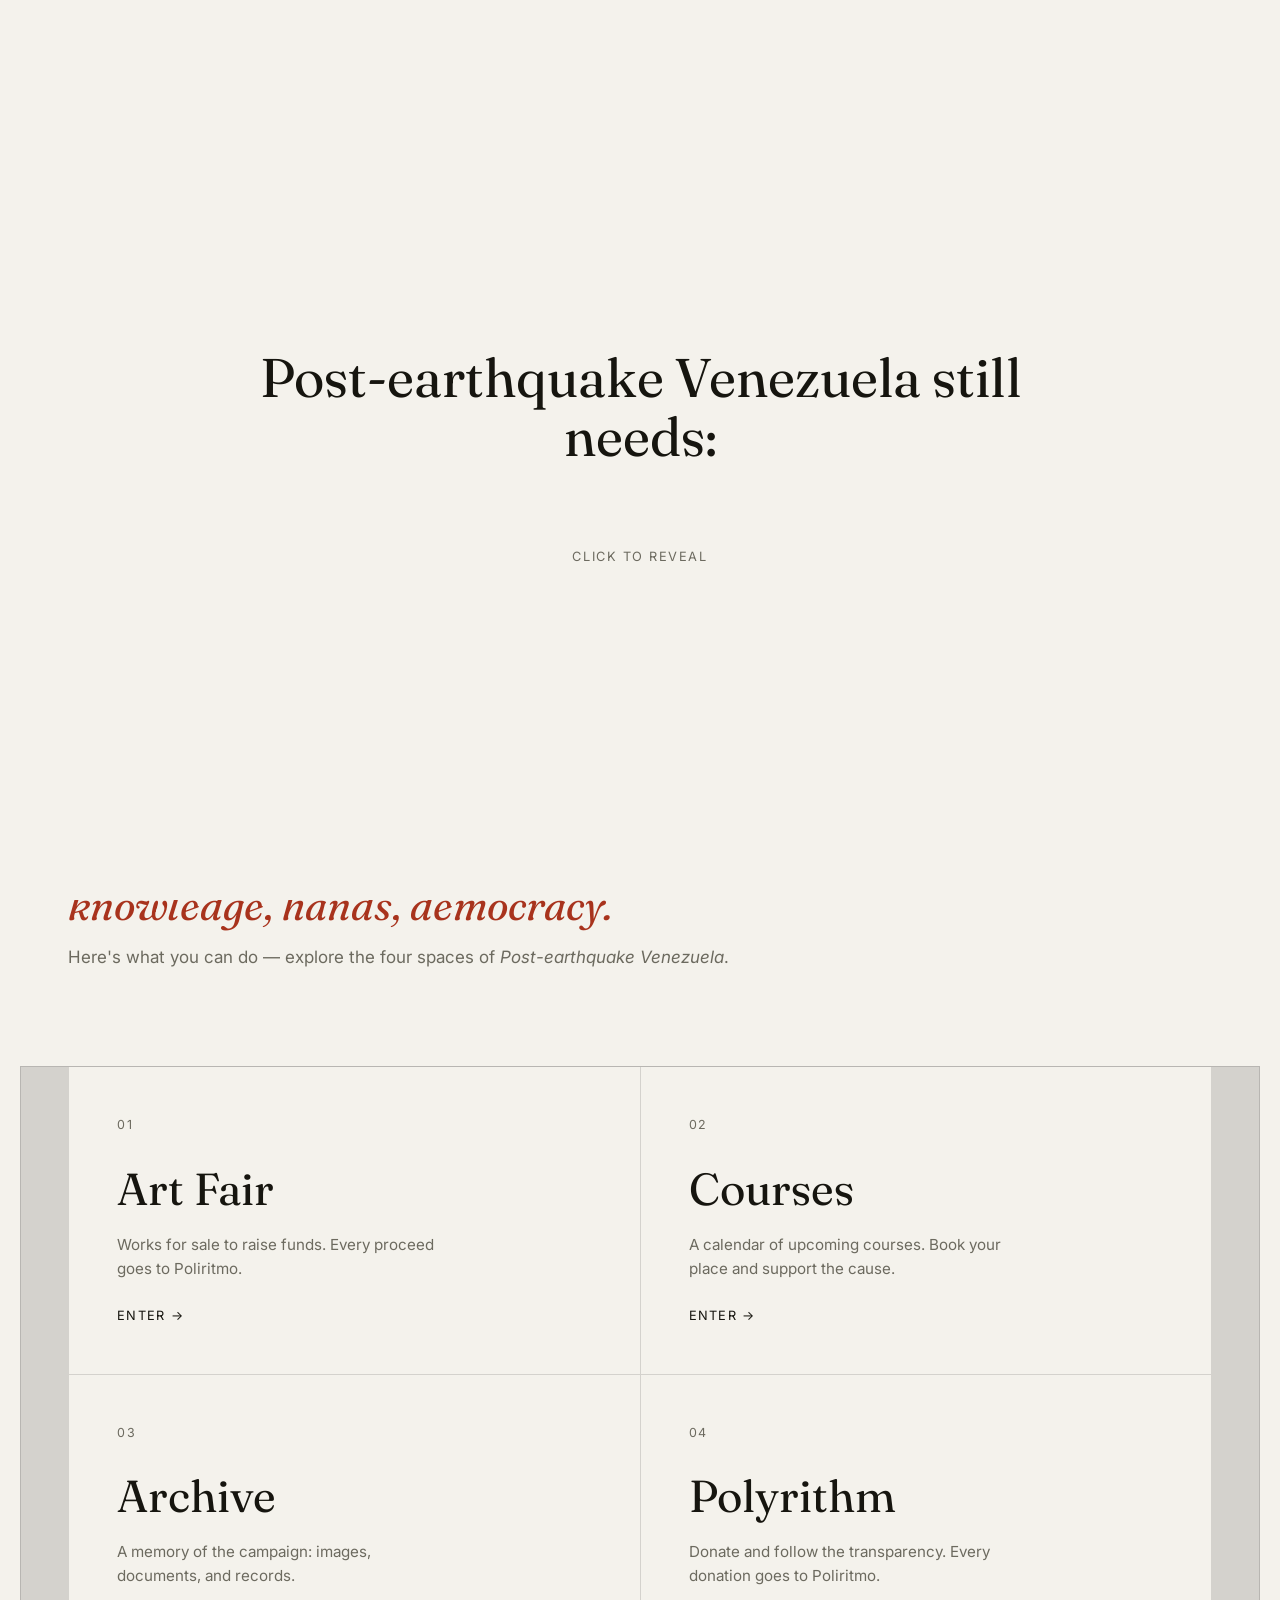
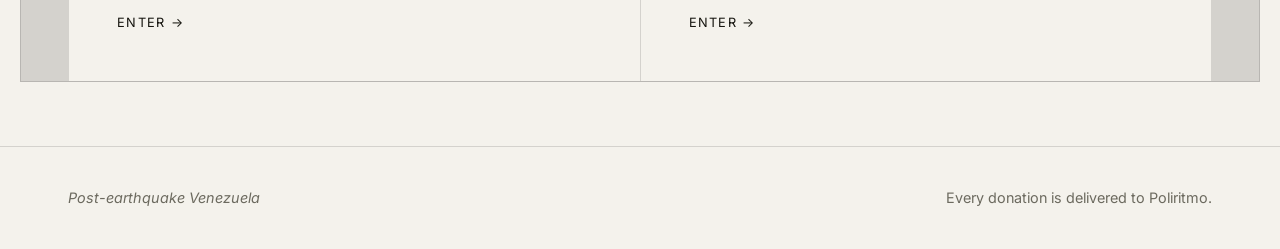
==== index.html @ 51b65f28 "Rename brand: El sonsaque → Post-earthquake Venezuela Co-Authored-By: Claude Opus 4.8 <noreply@anthr" ====
<!DOCTYPE html>
<html lang="en">
<head>
  <meta charset="UTF-8" />
  <meta name="viewport" content="width=device-width, initial-scale=1.0" />
  <title>Post-earthquake Venezuela</title>
  <meta name="description" content="Post-earthquake Venezuela — post-earthquake Venezuela still needs: medicine, supply, knowledge, hands, democracy. Here's what you can do." />
  <link rel="preconnect" href="https://fonts.googleapis.com" />
  <link rel="preconnect" href="https://fonts.gstatic.com" crossorigin />
  <link href="https://fonts.googleapis.com/css2?family=Fraunces:ital,opsz,wght@0,9..144,400;0,9..144,500;1,9..144,400&family=Inter:wght@400;500;600&display=swap" rel="stylesheet" />
  <link rel="stylesheet" href="css/styles.css" />
</head>
<body>
  <!-- ===== INTRO (full screen) ===== -->
  <div class="intro" id="intro" role="dialog" aria-label="Introduction">
    <div class="intro__inner">
      <p class="intro__lead">Post-earthquake Venezuela still needs:</p>
      <p class="intro__subtitle" id="introSubtitle">Medicine, supply, knowledge, hands, democracy.</p>
      <p class="intro__hint" id="introHint">Click to reveal</p>
      <div class="intro__actions">
        <a href="#home" class="btn intro__cta" id="introEnter">Here's what you can do →</a>
        <button class="btn btn--ghost intro__cta" id="introSkip" type="button">Skip</button>
      </div>
    </div>
  </div>

  <!-- ===== HEADER ===== -->
  <header class="site-header">
    <div class="site-header__inner">
      <a href="index.html" class="brand"><em>Post-earthquake Venezuela</em></a>
      <button class="nav-toggle" id="navToggle" aria-label="Menu" aria-expanded="false">Menu</button>
      <nav class="site-nav" id="siteNav">
        <a href="art-fair.html">Art Fair</a>
        <a href="courses.html">Courses</a>
        <a href="archive.html">Archive</a>
        <a href="polyrithm.html">Polyrithm</a>
      </nav>
    </div>
  </header>

  <main id="home">
    <!-- ===== HERO (GIF) ===== -->
    <section class="hero">
      <figure class="hero__figure">
        <img id="heroGif" src="assets/hero.gif" alt="Post-earthquake Venezuela campaign imagery"
             onerror="this.style.display='none';this.nextElementSibling.style.display='block';" />
        <span class="hero__placeholder" style="display:none">Image pending — generated from the Google Drive spreadsheet</span>
      </figure>
    </section>

    <p class="hero__needs">
      Post-earthquake Venezuela still needs
      <span class="accent">medicine, supply, knowledge, hands, democracy.</span>
    </p>
    <p class="hero__sub">Here's what you can do — explore the four spaces of <em>Post-earthquake Venezuela</em>.</p>

    <!-- ===== 4 SECTIONS ===== -->
    <nav class="index-grid" aria-label="Sections">
      <a class="tile" href="art-fair.html">
        <span class="tile__num">01</span>
        <span>
          <span class="tile__title display">Art Fair</span>
          <span class="tile__desc">Works for sale to raise funds. Every proceed goes to Poliritmo.</span>
        </span>
        <span class="tile__go">Enter →</span>
      </a>
      <a class="tile" href="courses.html">
        <span class="tile__num">02</span>
        <span>
          <span class="tile__title display">Courses</span>
          <span class="tile__desc">A calendar of upcoming courses. Book your place and support the cause.</span>
        </span>
        <span class="tile__go">Enter →</span>
      </a>
      <a class="tile" href="archive.html">
        <span class="tile__num">03</span>
        <span>
          <span class="tile__title display">Archive</span>
          <span class="tile__desc">A memory of the campaign: images, documents, and records.</span>
        </span>
        <span class="tile__go">Enter →</span>
      </a>
      <a class="tile" href="polyrithm.html">
        <span class="tile__num">04</span>
        <span>
          <span class="tile__title display">Polyrithm</span>
          <span class="tile__desc">Donate and follow the transparency. Every donation goes to Poliritmo.</span>
        </span>
        <span class="tile__go">Enter →</span>
      </a>
    </nav>
  </main>

  <footer class="site-footer">
    <div class="site-footer__inner">
      <span><em>Post-earthquake Venezuela</em></span>
      <span>Every donation is delivered to Poliritmo.</span>
    </div>
  </footer>

  <script src="js/main.js"></script>
</body>
</html>
---- css/styles.css ----
/* ============================================================
   Post-earthquake Venezuela — stylesheet (gallery / editorial, light)
   Aesthetic reference: tremainecollection.org
   ============================================================ */
:root {
  --paper: #f4f2ec;      /* warm bone */
  --paper-2: #ffffff;
  --ink: #16150f;        /* near black */
  --muted: #6c6a5f;
  --line: rgba(20,19,15,.14);
  --line-soft: rgba(20,19,15,.08);
  --accent: #a8331d;     /* terracotta, used sparingly */
  --wrap: 1240px;
  --gutter: clamp(1.25rem, 4vw, 3rem);
  --font: "Inter", system-ui, -apple-system, "Segoe UI", Roboto, sans-serif;
  --display: "Fraunces", Georgia, serif;
}

* { box-sizing: border-box; }
html { -webkit-text-size-adjust: 100%; }
body {
  margin: 0;
  font-family: var(--font);
  background: var(--paper);
  color: var(--ink);
  line-height: 1.55;
  font-size: 17px;
  -webkit-font-smoothing: antialiased;
}
img { max-width: 100%; display: block; }
a { color: inherit; text-decoration: none; }
::selection { background: var(--accent); color: #fff; }

h1, h2, h3 { font-weight: 500; line-height: 1.05; margin: 0; letter-spacing: -.01em; }
.display { font-family: var(--display); font-weight: 400; }

/* ===== Header / Nav ===== */
.site-header {
  position: sticky; top: 0; z-index: 40;
  background: color-mix(in srgb, var(--paper) 88%, transparent);
  backdrop-filter: blur(8px);
  border-bottom: 1px solid var(--line-soft);
}
.site-header__inner {
  max-width: var(--wrap); margin: 0 auto; padding: 1.1rem var(--gutter);
  display: flex; align-items: baseline; justify-content: space-between; gap: 1rem;
}
.brand { font-family: var(--display); font-size: 1.35rem; letter-spacing: -.02em; }
.brand em { font-style: italic; }
.site-nav { display: flex; gap: 1.8rem; }
.site-nav a { color: var(--muted); font-size: .82rem; letter-spacing: .08em; text-transform: uppercase; transition: color .18s; }
.site-nav a:hover, .site-nav a[aria-current="page"] { color: var(--ink); }
.site-nav a[aria-current="page"] { text-decoration: underline; text-underline-offset: 5px; }
.nav-toggle { display: none; background: none; border: 0; font-size: .8rem; letter-spacing: .1em; text-transform: uppercase; cursor: pointer; color: var(--ink); }

/* ===== Intro overlay ===== */
.intro {
  position: fixed; inset: 0; z-index: 100;
  background: var(--paper);
  display: grid; place-items: center; text-align: center;
  padding: var(--gutter);
  cursor: pointer;
  transition: opacity .6s ease, visibility .6s ease;
}
.intro.is-hidden { opacity: 0; visibility: hidden; pointer-events: none; }
.intro__inner { max-width: 900px; }
.intro__brand { font-family: var(--display); font-size: 1.1rem; color: var(--muted); margin-bottom: 2.5rem; }
.intro__lead { font-family: var(--display); font-size: clamp(1.8rem, 5vw, 3.4rem); line-height: 1.08; }
.intro__hint { margin-top: 1.6rem; font-size: .8rem; letter-spacing: .12em; text-transform: uppercase; color: var(--muted); transition: opacity .3s; }
.intro__subtitle {
  font-family: var(--display); font-style: italic;
  font-size: clamp(1.4rem, 4vw, 2.4rem); color: var(--accent);
  max-height: 0; opacity: 0; overflow: hidden;
  transition: max-height .6s ease, opacity .6s ease, margin .6s ease;
  margin: 0;
}
.intro.is-revealed .intro__subtitle { max-height: 240px; opacity: 1; margin: 1.8rem 0 0; }
.intro.is-revealed .intro__hint { opacity: 0; }
.intro__actions { display: flex; gap: 1rem; justify-content: center; margin-top: 2.4rem; opacity: 0; max-height: 0; overflow: hidden; transition: opacity .5s ease .1s, max-height .5s ease; }
.intro.is-revealed .intro__actions { opacity: 1; max-height: 120px; }
.intro__cta { font-size: .95rem; }

/* ===== Buttons / links ===== */
.btn {
  display: inline-block; cursor: pointer; border: 1px solid var(--ink);
  background: var(--ink); color: var(--paper);
  font: 500 .9rem/1 var(--font); letter-spacing: .04em;
  padding: .85rem 1.6rem; border-radius: 2px;
  transition: background .18s, color .18s;
}
.btn:hover { background: transparent; color: var(--ink); }
.btn--ghost { background: transparent; color: var(--ink); }
.btn--ghost:hover { background: var(--ink); color: var(--paper); }
.link-underline { border-bottom: 1px solid currentColor; padding-bottom: 1px; }

/* ===== Home hero (GIF) ===== */
.hero {
  max-width: var(--wrap); margin: 0 auto; padding: clamp(2.5rem, 6vw, 5rem) var(--gutter) 2rem;
}
.hero__figure {
  aspect-ratio: 16 / 9; background: #e7e4db; border: 1px solid var(--line-soft);
  overflow: hidden; position: relative; display: grid; place-items: center;
}
.hero__figure img { width: 100%; height: 100%; object-fit: cover; }
.hero__placeholder { color: var(--muted); font-size: .85rem; letter-spacing: .1em; text-transform: uppercase; }
.hero__needs {
  max-width: var(--wrap); margin: 0 auto; padding: 1.5rem var(--gutter) 0;
  font-family: var(--display); font-size: clamp(1.5rem, 4vw, 2.6rem); line-height: 1.12;
}
.hero__needs .accent { color: var(--accent); font-style: italic; }
.hero__sub { max-width: var(--wrap); margin: 1rem auto 0; padding: 0 var(--gutter); color: var(--muted); }

/* ===== Section index (home tiles) ===== */
.index-grid {
  max-width: var(--wrap); margin: clamp(3rem, 8vw, 6rem) auto 0; padding: 0 var(--gutter);
  display: grid; grid-template-columns: repeat(2, 1fr); gap: 1px; background: var(--line);
  border: 1px solid var(--line);
}
.tile {
  background: var(--paper); padding: clamp(1.8rem, 4vw, 3rem);
  min-height: 220px; display: flex; flex-direction: column; justify-content: space-between;
  transition: background .2s;
}
.tile:hover { background: var(--paper-2); }
.tile__num { display: block; font-size: .78rem; letter-spacing: .14em; color: var(--muted); }
.tile__title { display: block; font-family: var(--display); font-size: clamp(1.8rem, 4vw, 2.8rem); margin-top: 1.2rem; }
.tile__desc { display: block; color: var(--muted); margin-top: .6rem; font-size: .95rem; max-width: 34ch; }
.tile__go { display: block; margin-top: 1.6rem; font-size: .8rem; letter-spacing: .1em; text-transform: uppercase; }

/* ===== Page template ===== */
main { min-height: 60vh; }
.page-head { max-width: var(--wrap); margin: 0 auto; padding: clamp(3rem, 8vw, 6rem) var(--gutter) 2rem; }
.page-head .eyebrow { font-size: .8rem; letter-spacing: .14em; text-transform: uppercase; color: var(--muted); }
.page-head h1 { font-family: var(--display); font-size: clamp(2.4rem, 7vw, 5rem); margin-top: .6rem; }
.page-head p { color: var(--muted); max-width: 60ch; margin-top: 1.2rem; font-size: 1.05rem; }
.page-body { max-width: var(--wrap); margin: 0 auto; padding: 1rem var(--gutter) 5rem; }

/* ===== Gallery grid (Art Fair / Archive) ===== */
.gallery { display: grid; grid-template-columns: repeat(3, 1fr); gap: clamp(1rem, 2.5vw, 2rem); }
.work { }
.work__img { aspect-ratio: 4 / 5; background: #e7e4db; border: 1px solid var(--line-soft); overflow: hidden; }
.work__img img { width: 100%; height: 100%; object-fit: cover; }
.work__meta { padding-top: .7rem; }
.work__title { font-size: 1rem; }
.work__sub { color: var(--muted); font-size: .88rem; }

/* ===== Courses ===== */
.courses { display: grid; grid-template-columns: repeat(2, 1fr); gap: clamp(1.5rem, 3vw, 2.5rem); }
.course__video { aspect-ratio: 16/9; background: #000; border: 1px solid var(--line-soft); position: relative; }
.course__video iframe { position: absolute; inset: 0; width: 100%; height: 100%; border: 0; }
.course__body { padding-top: .9rem; }
.course__body h3 { font-family: var(--display); font-size: 1.35rem; }
.course__body p { color: var(--muted); margin: .3rem 0 0; }

/* ===== Courses calendar ===== */
.cal-controls { display: flex; justify-content: space-between; align-items: center; gap: 1rem; flex-wrap: wrap; margin-bottom: 1rem; }
.cal-controls p { color: var(--muted); margin: 0; max-width: 46ch; }
.cal-month { margin: 2.6rem 0 .2rem; font-family: var(--display); font-size: 1.15rem; color: var(--muted); border-bottom: 1px solid var(--line); padding-bottom: .5rem; letter-spacing: .02em; }
.cal-item { display: grid; grid-template-columns: 84px 1fr auto; gap: 1.5rem; align-items: center; width: 100%; text-align: left; padding: 1.25rem .4rem; background: none; border: 0; border-bottom: 1px solid var(--line-soft); cursor: pointer; color: inherit; font: inherit; transition: background .15s, padding .15s; }
.cal-item:hover { background: rgba(20,19,15,.03); padding-left: .8rem; }
.cal-item__date { font-family: var(--display); line-height: 1; text-align: center; }
.cal-item__day { display: block; font-size: 1.9rem; }
.cal-item__mon { display: block; font-size: .72rem; text-transform: uppercase; letter-spacing: .12em; color: var(--muted); margin-top: .2rem; }
.cal-item__name { display: block; font-family: var(--display); font-size: 1.4rem; }
.cal-item__topic { display: block; color: var(--muted); font-size: .95rem; margin-top: .1rem; }
.cal-item__go { color: var(--muted); font-size: .75rem; text-transform: uppercase; letter-spacing: .1em; white-space: nowrap; }

/* ===== Modal ===== */
.modal { position: fixed; inset: 0; z-index: 120; display: none; place-items: center; padding: var(--gutter); background: rgba(20,19,15,.55); }
.modal.is-open { display: grid; }
.modal__box { position: relative; background: var(--paper); max-width: 520px; width: 100%; padding: 2.6rem; border: 1px solid var(--line); box-shadow: 0 30px 80px rgba(0,0,0,.25); }
.modal__close { position: absolute; top: .8rem; right: 1.1rem; background: none; border: 0; font-size: 1.6rem; line-height: 1; cursor: pointer; color: var(--muted); }
.modal__close:hover { color: var(--ink); }
.modal__date { color: var(--muted); letter-spacing: .1em; text-transform: uppercase; font-size: .78rem; }
.modal__name { font-family: var(--display); font-size: 2rem; margin: .3rem 0; }
.modal__topic { color: var(--muted); margin: 0 0 1.4rem; }
.modal__donate { border-top: 1px solid var(--line-soft); padding-top: 1.3rem; }
.modal__donate p { color: var(--ink); margin: 0; }
.modal__actions { display: flex; gap: .8rem; margin-top: 1.3rem; flex-wrap: wrap; }

@media (max-width: 640px) {
  .cal-item { grid-template-columns: 64px 1fr; gap: 1rem; }
  .cal-item__go { display: none; }
  .cal-item__day { font-size: 1.6rem; }
}

/* ===== Course sections (calendar + past) ===== */
.course-section { margin-bottom: 4.5rem; }
.section-label { display: flex; justify-content: space-between; align-items: center; gap: 1rem; flex-wrap: wrap; margin-bottom: 1.4rem; }
.section-label h2, .course-section > h2 { font-family: var(--display); font-size: clamp(1.6rem, 4vw, 2.3rem); margin: 0; }
.section-note { color: var(--muted); margin: 0 0 1.6rem; max-width: 60ch; }
.placeholder-panel { border: 1px dashed var(--line); background: rgba(20,19,15,.02); padding: 1.3rem clamp(1rem, 3vw, 2rem) .6rem; }
.placeholder-tag { font-size: .74rem; text-transform: uppercase; letter-spacing: .12em; color: var(--muted); margin: 0 0 .4rem; }

/* ===== Art Fair (from Google Sheet) ===== */
.artfair-note { color: var(--muted); font-size: .9rem; border: 1px dashed var(--line); background: rgba(20,19,15,.02); padding: .8rem 1rem; margin: 0 0 2.2rem; }
.artfair-grid { display: grid; grid-template-columns: repeat(3, 1fr); gap: clamp(1.4rem, 3vw, 2.4rem); }
.art-card__img { position: relative; aspect-ratio: 4 / 5; background: #e7e4db; border: 1px solid var(--line-soft); overflow: hidden; display: grid; place-items: center; }
.art-card__img img { position: absolute; inset: 0; width: 100%; height: 100%; object-fit: cover; }
.art-card__ph { display: none; color: var(--muted); font-size: .74rem; letter-spacing: .08em; text-transform: uppercase; text-align: center; padding: 1rem; }
.art-card__img.is-empty .art-card__ph { display: block; }
.art-card__body { padding-top: .85rem; }
.art-card__name { font-family: var(--display); font-size: 1.25rem; }
.art-card__meta { display: flex; flex-wrap: wrap; align-items: center; gap: .55rem; color: var(--muted); font-size: .88rem; margin-top: .25rem; }
.art-card__meta a { color: var(--ink); border-bottom: 1px solid currentColor; padding-bottom: 1px; }
.badge { font-size: .68rem; letter-spacing: .06em; text-transform: uppercase; border: 1px solid var(--line); padding: .12rem .5rem; border-radius: 999px; color: var(--muted); }
details.art-acc { border-top: 1px solid var(--line-soft); }
details.art-acc:first-of-type { margin-top: .8rem; }
details.art-acc > summary { cursor: pointer; list-style: none; display: flex; justify-content: space-between; align-items: center; padding: .6rem 0; font-size: .78rem; letter-spacing: .07em; text-transform: uppercase; color: var(--muted); }
details.art-acc > summary::-webkit-details-marker { display: none; }
details.art-acc[open] > summary { color: var(--ink); }
.art-acc__sign { display: inline-block; transition: transform .2s; }
details.art-acc[open] .art-acc__sign { transform: rotate(45deg); }
.art-acc__body { padding: 0 0 .8rem; color: var(--muted); font-size: .92rem; line-height: 1.6; }
.art-acc__body a { color: var(--ink); border-bottom: 1px solid currentColor; }
@media (max-width: 860px) { .artfair-grid { grid-template-columns: repeat(2, 1fr); } }
@media (max-width: 560px) { .artfair-grid { grid-template-columns: 1fr; } }

/* ===== Polyrithm (donate + transparency) ===== */
.split { display: grid; grid-template-columns: 1fr 1fr; gap: clamp(1.5rem, 3vw, 3rem); }
.card { border: 1px solid var(--line); padding: clamp(1.5rem, 3vw, 2.2rem); background: var(--paper-2); }
.card h3 { font-family: var(--display); font-size: 1.5rem; }
.card > p { color: var(--muted); }
.data-list { list-style: none; padding: 0; margin: 1.2rem 0; display: grid; gap: .5rem; }
.data-list li { display: flex; justify-content: space-between; gap: 1rem; padding: .7rem 0; border-bottom: 1px solid var(--line-soft); }
.data-list span { color: var(--muted); }
.note { font-size: .85rem; color: var(--muted); margin-top: 1rem; }
.note code { background: rgba(0,0,0,.06); padding: .1rem .35rem; border-radius: 3px; }

.progress { border: 1px solid var(--line); padding: 1.8rem; margin: 0 0 2.5rem; background: var(--paper-2); }
.progress__row { display: flex; justify-content: space-between; align-items: baseline; margin-bottom: .8rem; }
.progress__raised { font-family: var(--display); font-size: 2rem; }
.progress__goal { color: var(--muted); }
.progress__bar { height: 10px; background: #e7e4db; border-radius: 999px; overflow: hidden; }
.progress__fill { height: 100%; background: var(--accent); border-radius: 999px; transition: width 1s ease; }
.progress__note { font-size: .82rem; color: var(--muted); margin: .8rem 0 0; }
.table-wrap { border: 1px solid var(--line); overflow-x: auto; }
.ledger { width: 100%; border-collapse: collapse; min-width: 560px; }
.ledger th, .ledger td { padding: .9rem 1.1rem; text-align: left; border-bottom: 1px solid var(--line-soft); font-size: .95rem; }
.ledger thead th { color: var(--muted); font-weight: 500; font-size: .78rem; text-transform: uppercase; letter-spacing: .06em; }
.ledger .num, .ledger td.num { text-align: right; font-variant-numeric: tabular-nums; }
.muted { color: var(--muted); text-align: center; }

/* ===== Footer ===== */
.site-footer { border-top: 1px solid var(--line); margin-top: 4rem; }
.site-footer__inner { max-width: var(--wrap); margin: 0 auto; padding: 2.5rem var(--gutter); display: flex; justify-content: space-between; flex-wrap: wrap; gap: 1rem; color: var(--muted); font-size: .9rem; }

/* ===== Responsive ===== */
@media (max-width: 860px) {
  .gallery { grid-template-columns: repeat(2, 1fr); }
  .courses, .split, .index-grid { grid-template-columns: 1fr; }
}
@media (max-width: 640px) {
  .nav-toggle { display: block; }
  .site-nav { display: none; position: absolute; top: 100%; left: 0; right: 0; flex-direction: column; gap: 0; background: var(--paper); border-bottom: 1px solid var(--line); }
  .site-nav.is-open { display: flex; }
  .site-nav a { padding: 1rem var(--gutter); border-top: 1px solid var(--line-soft); }
  .gallery { grid-template-columns: 1fr 1fr; gap: 1rem; }
}
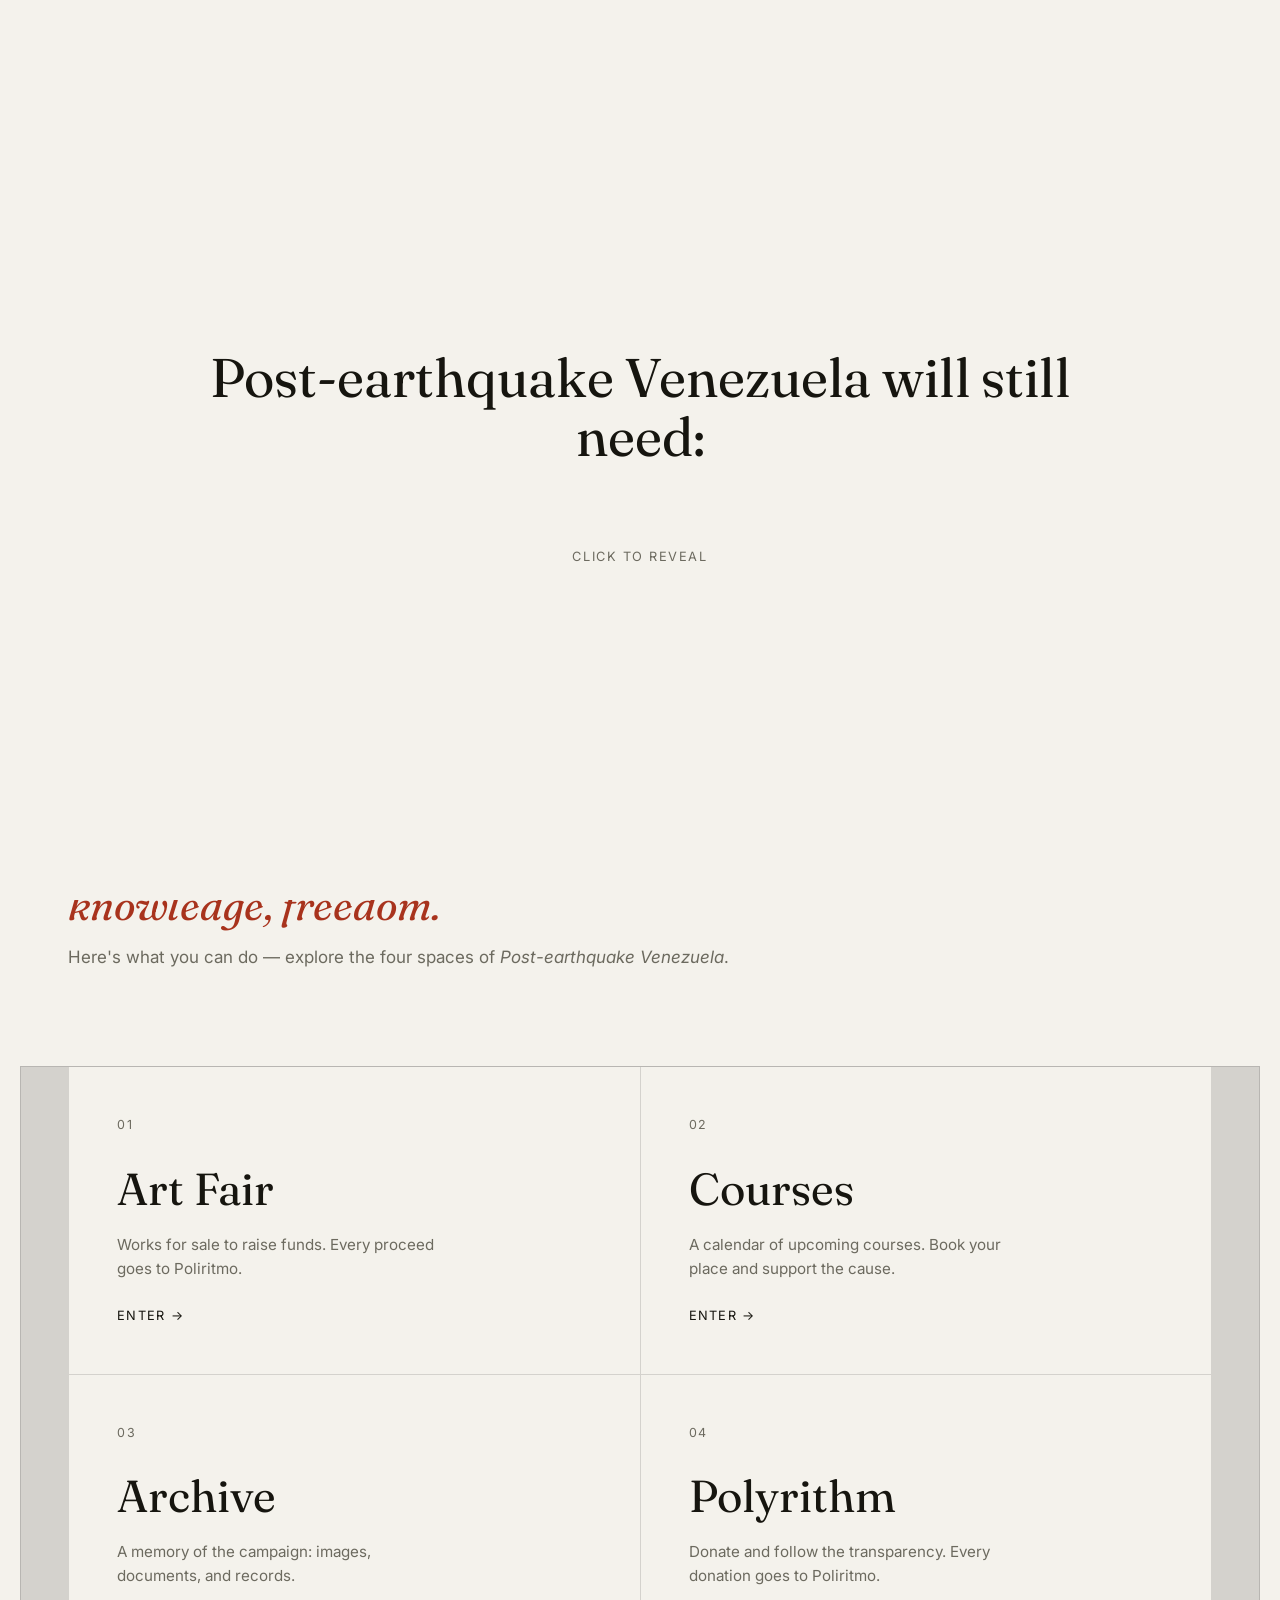
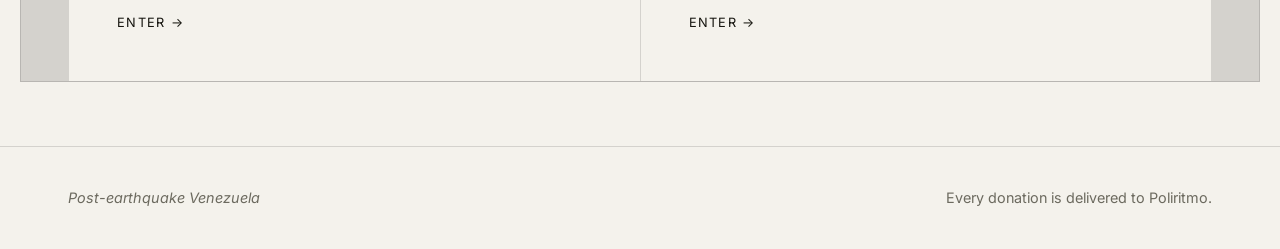
==== commit 3a19f6b3: "Art Fair: group works by artist, clickable detail screen with carousel; hero copy → future tense, th" ====
--- a/index.html
+++ b/index.html
@@ -4,7 +4,7 @@
   <meta charset="UTF-8" />
   <meta name="viewport" content="width=device-width, initial-scale=1.0" />
   <title>Post-earthquake Venezuela</title>
-  <meta name="description" content="Post-earthquake Venezuela — post-earthquake Venezuela still needs: medicine, supply, knowledge, hands, democracy. Here's what you can do." />
+  <meta name="description" content="Post-earthquake Venezuela will still need medicine, knowledge, freedom. Here's what you can do." />
   <link rel="preconnect" href="https://fonts.googleapis.com" />
   <link rel="preconnect" href="https://fonts.gstatic.com" crossorigin />
   <link href="https://fonts.googleapis.com/css2?family=Fraunces:ital,opsz,wght@0,9..144,400;0,9..144,500;1,9..144,400&family=Inter:wght@400;500;600&display=swap" rel="stylesheet" />
@@ -14,8 +14,8 @@
   <!-- ===== INTRO (full screen) ===== -->
   <div class="intro" id="intro" role="dialog" aria-label="Introduction">
     <div class="intro__inner">
-      <p class="intro__lead">Post-earthquake Venezuela still needs:</p>
-      <p class="intro__subtitle" id="introSubtitle">Medicine, supply, knowledge, hands, democracy.</p>
+      <p class="intro__lead">Post-earthquake Venezuela will still need:</p>
+      <p class="intro__subtitle" id="introSubtitle">Medicine, knowledge, freedom.</p>
       <p class="intro__hint" id="introHint">Click to reveal</p>
       <div class="intro__actions">
         <a href="#home" class="btn intro__cta" id="introEnter">Here's what you can do →</a>
@@ -49,8 +49,8 @@
     </section>
 
     <p class="hero__needs">
-      Post-earthquake Venezuela still needs
-      <span class="accent">medicine, supply, knowledge, hands, democracy.</span>
+      Post-earthquake Venezuela will still need
+      <span class="accent">medicine, knowledge, freedom.</span>
     </p>
     <p class="hero__sub">Here's what you can do — explore the four spaces of <em>Post-earthquake Venezuela</em>.</p>
 
--- a/css/styles.css
+++ b/css/styles.css
@@ -216,6 +216,43 @@
 @media (max-width: 860px) { .artfair-grid { grid-template-columns: repeat(2, 1fr); } }
 @media (max-width: 560px) { .artfair-grid { grid-template-columns: 1fr; } }
 
+/* Art card as a clickable button */
+.art-card { display: block; width: 100%; margin: 0; padding: 0; text-align: left; background: none; border: 0; font: inherit; color: inherit; cursor: pointer; }
+.art-card .art-card__img { transition: border-color .18s; }
+.art-card:hover .art-card__img { border-color: var(--ink); }
+.art-card__body { display: block; padding-top: .85rem; }
+.art-card__name { display: block; font-family: var(--display); font-size: 1.25rem; }
+.art-card__meta { display: flex; flex-wrap: wrap; gap: .5rem; align-items: center; color: var(--muted); font-size: .86rem; margin-top: .25rem; }
+.art-card__count { position: absolute; bottom: .55rem; right: .55rem; background: rgba(20,19,15,.78); color: #fff; font-size: .68rem; letter-spacing: .04em; padding: .18rem .55rem; border-radius: 999px; }
+
+/* ===== Artwork detail screen ===== */
+.detail { position: fixed; inset: 0; z-index: 130; display: none; background: rgba(20,19,15,.9); overflow: auto; }
+.detail.is-open { display: block; }
+.detail__box { position: relative; min-height: 100%; max-width: 1120px; margin: 0 auto; background: var(--paper); display: grid; grid-template-columns: 1.35fr 1fr; }
+.detail__close { position: fixed; top: 1rem; right: 1.1rem; z-index: 3; width: 2.5rem; height: 2.5rem; border-radius: 50%; border: 1px solid var(--line); background: var(--paper); font-size: 1.5rem; line-height: 1; cursor: pointer; color: var(--ink); }
+.detail__close:hover { background: var(--ink); color: var(--paper); }
+.detail__media { background: #efece4; display: grid; place-items: center; padding: clamp(1.2rem, 3vw, 2.5rem); min-height: 60vh; }
+.carousel { position: relative; width: 100%; display: grid; place-items: center; }
+.carousel__img { max-width: 100%; max-height: 80vh; object-fit: contain; display: block; }
+.carousel__ph { display: none; place-items: center; color: var(--muted); font-size: .8rem; letter-spacing: .08em; text-transform: uppercase; text-align: center; aspect-ratio: 4/5; width: 70%; background: #e3dfd6; border: 1px solid var(--line-soft); }
+.carousel__nav { position: absolute; top: 50%; transform: translateY(-50%); width: 2.7rem; height: 2.7rem; border-radius: 50%; border: 1px solid var(--line); background: rgba(255,255,255,.85); font-size: 1.4rem; line-height: 1; cursor: pointer; color: var(--ink); }
+.carousel__nav:hover { background: #fff; }
+.carousel__prev { left: .2rem; } .carousel__next { right: .2rem; }
+.carousel__dots { position: absolute; bottom: -1.4rem; left: 0; right: 0; display: flex; gap: .45rem; justify-content: center; }
+.carousel__dots button { width: 8px; height: 8px; padding: 0; border-radius: 50%; border: 0; background: rgba(20,19,15,.25); cursor: pointer; }
+.carousel__dots button[aria-current="true"] { background: var(--ink); }
+.detail__info { padding: clamp(2rem, 4vw, 3.5rem); }
+.detail__name { font-family: var(--display); font-size: clamp(1.9rem, 4vw, 2.8rem); }
+.detail__meta { display: flex; flex-wrap: wrap; gap: .6rem; align-items: center; color: var(--muted); margin: .7rem 0 1.6rem; }
+.detail__meta a { color: var(--ink); border-bottom: 1px solid currentColor; padding-bottom: 1px; }
+.detail__link { margin: .5rem 0; color: var(--muted); font-size: .95rem; }
+.detail__link a { color: var(--ink); border-bottom: 1px solid currentColor; }
+@media (max-width: 800px) {
+  .detail__box { grid-template-columns: 1fr; }
+  .detail__media { min-height: 46vh; }
+  .carousel__img { max-height: 62vh; }
+}
+
 /* ===== Polyrithm (donate + transparency) ===== */
 .split { display: grid; grid-template-columns: 1fr 1fr; gap: clamp(1.5rem, 3vw, 3rem); }
 .card { border: 1px solid var(--line); padding: clamp(1.5rem, 3vw, 2.2rem); background: var(--paper-2); }
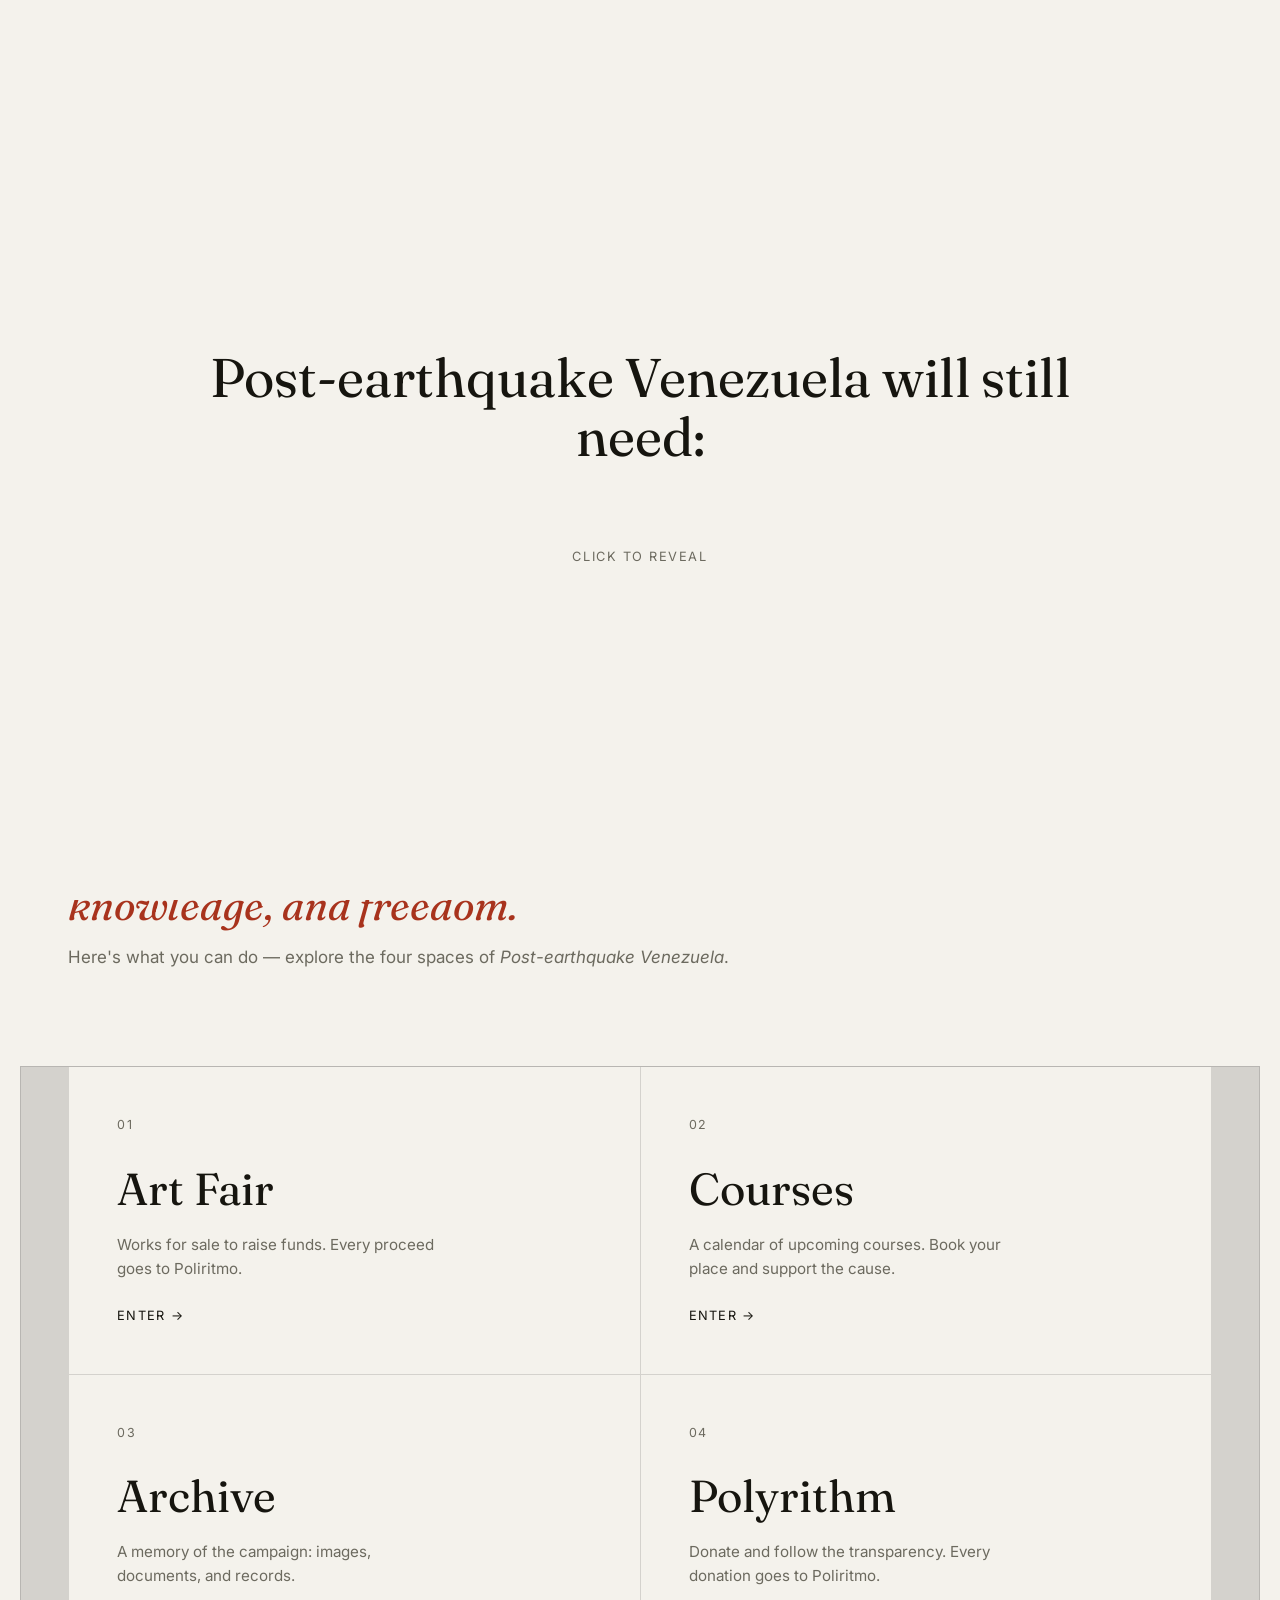
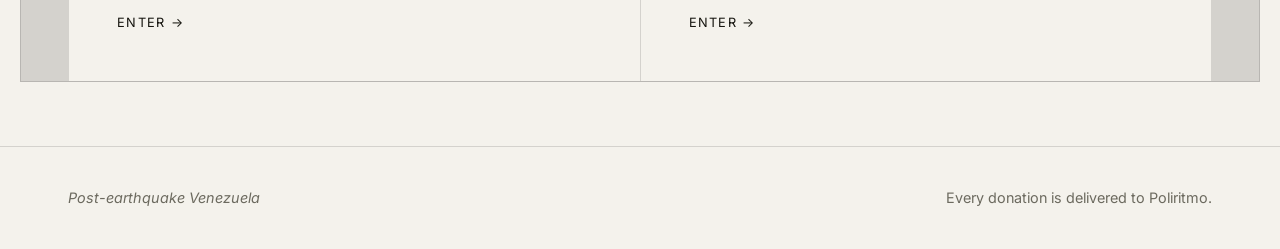
==== commit 99ebb946: "Copy: four needs — medicine, supplies, knowledge, freedom (intro, hero, meta) Co-Authored-By: Claude" ====
--- a/index.html
+++ b/index.html
@@ -4,7 +4,7 @@
   <meta charset="UTF-8" />
   <meta name="viewport" content="width=device-width, initial-scale=1.0" />
   <title>Post-earthquake Venezuela</title>
-  <meta name="description" content="Post-earthquake Venezuela will still need medicine, knowledge, freedom. Here's what you can do." />
+  <meta name="description" content="Post-earthquake Venezuela will still need medicine, supplies, knowledge, and freedom. Here's what you can do." />
   <link rel="preconnect" href="https://fonts.googleapis.com" />
   <link rel="preconnect" href="https://fonts.gstatic.com" crossorigin />
   <link href="https://fonts.googleapis.com/css2?family=Fraunces:ital,opsz,wght@0,9..144,400;0,9..144,500;1,9..144,400&family=Inter:wght@400;500;600&display=swap" rel="stylesheet" />
@@ -15,7 +15,7 @@
   <div class="intro" id="intro" role="dialog" aria-label="Introduction">
     <div class="intro__inner">
       <p class="intro__lead">Post-earthquake Venezuela will still need:</p>
-      <p class="intro__subtitle" id="introSubtitle">Medicine, knowledge, freedom.</p>
+      <p class="intro__subtitle" id="introSubtitle">Medicine, supplies, knowledge, freedom.</p>
       <p class="intro__hint" id="introHint">Click to reveal</p>
       <div class="intro__actions">
         <a href="#home" class="btn intro__cta" id="introEnter">Here's what you can do →</a>
@@ -50,7 +50,7 @@
 
     <p class="hero__needs">
       Post-earthquake Venezuela will still need
-      <span class="accent">medicine, knowledge, freedom.</span>
+      <span class="accent">medicine, supplies, knowledge, and freedom.</span>
     </p>
     <p class="hero__sub">Here's what you can do — explore the four spaces of <em>Post-earthquake Venezuela</em>.</p>
 
--- a/css/styles.css
+++ b/css/styles.css
@@ -245,6 +245,8 @@
 .detail__name { font-family: var(--display); font-size: clamp(1.9rem, 4vw, 2.8rem); }
 .detail__meta { display: flex; flex-wrap: wrap; gap: .6rem; align-items: center; color: var(--muted); margin: .7rem 0 1.6rem; }
 .detail__meta a { color: var(--ink); border-bottom: 1px solid currentColor; padding-bottom: 1px; }
+.detail__bio { color: var(--ink); font-size: 1rem; line-height: 1.7; margin: 0 0 1.4rem; max-width: 52ch; }
+.detail__bio a { color: var(--accent); border-bottom: 1px solid currentColor; white-space: nowrap; }
 .detail__link { margin: .5rem 0; color: var(--muted); font-size: .95rem; }
 .detail__link a { color: var(--ink); border-bottom: 1px solid currentColor; }
 @media (max-width: 800px) {
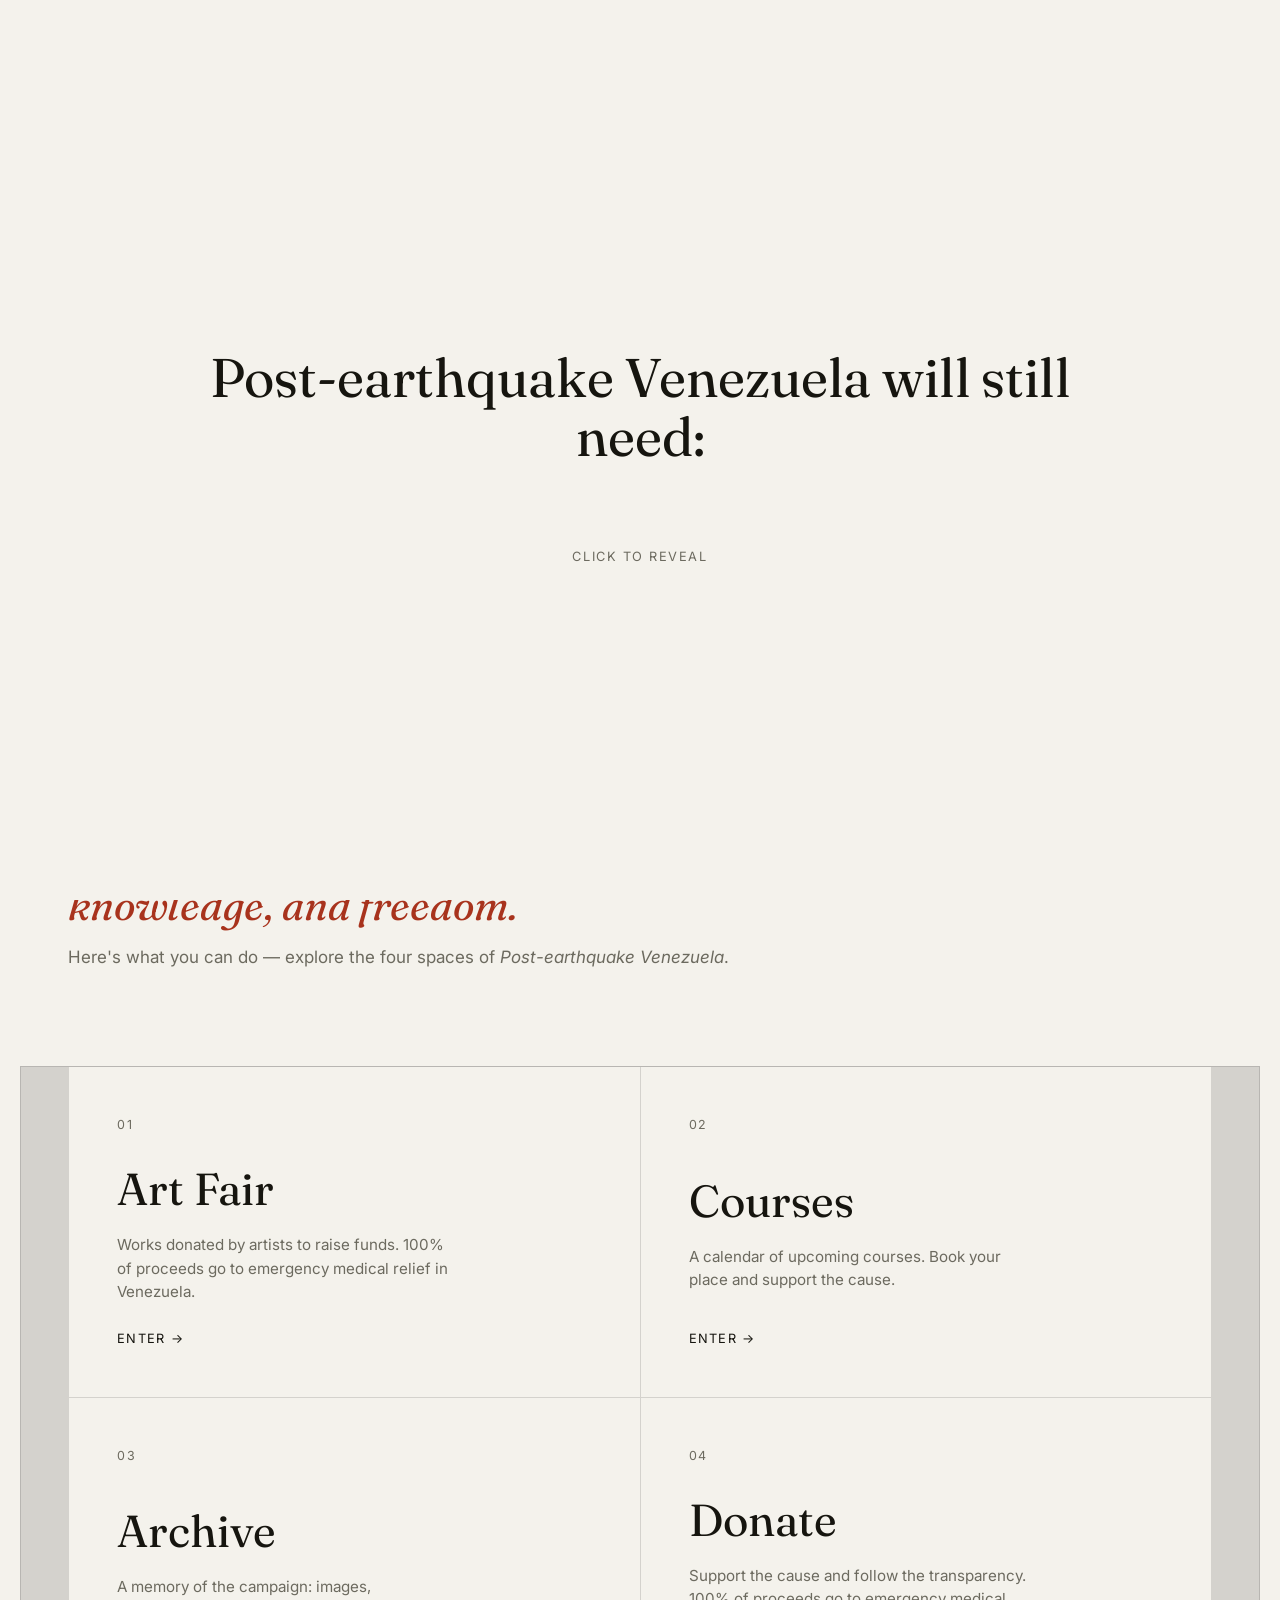
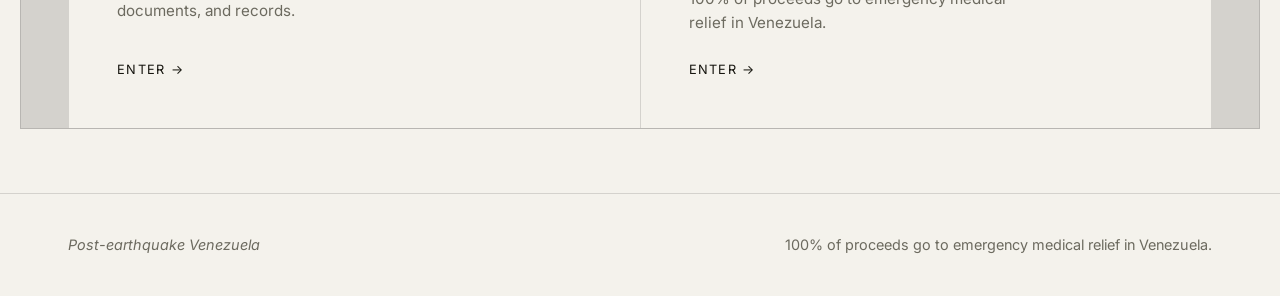
==== commit 0079bc69: "Add About page (Miami Art Fair invitation); rename Polyrithm→Donate; neutralize single-org text to e" ====
--- a/index.html
+++ b/index.html
@@ -33,7 +33,8 @@
         <a href="art-fair.html">Art Fair</a>
         <a href="courses.html">Courses</a>
         <a href="archive.html">Archive</a>
-        <a href="polyrithm.html">Polyrithm</a>
+        <a href="polyrithm.html">Donate</a>
+        <a href="about.html">About</a>
       </nav>
     </div>
   </header>
@@ -60,7 +61,7 @@
         <span class="tile__num">01</span>
         <span>
           <span class="tile__title display">Art Fair</span>
-          <span class="tile__desc">Works for sale to raise funds. Every proceed goes to Poliritmo.</span>
+          <span class="tile__desc">Works donated by artists to raise funds. 100% of proceeds go to emergency medical relief in Venezuela.</span>
         </span>
         <span class="tile__go">Enter →</span>
       </a>
@@ -83,8 +84,8 @@
       <a class="tile" href="polyrithm.html">
         <span class="tile__num">04</span>
         <span>
-          <span class="tile__title display">Polyrithm</span>
-          <span class="tile__desc">Donate and follow the transparency. Every donation goes to Poliritmo.</span>
+          <span class="tile__title display">Donate</span>
+          <span class="tile__desc">Support the cause and follow the transparency. 100% of proceeds go to emergency medical relief in Venezuela.</span>
         </span>
         <span class="tile__go">Enter →</span>
       </a>
@@ -94,7 +95,7 @@
   <footer class="site-footer">
     <div class="site-footer__inner">
       <span><em>Post-earthquake Venezuela</em></span>
-      <span>Every donation is delivered to Poliritmo.</span>
+      <span>100% of proceeds go to emergency medical relief in Venezuela.</span>
     </div>
   </footer>
 
--- a/css/styles.css
+++ b/css/styles.css
@@ -247,7 +247,22 @@
 .detail__meta a { color: var(--ink); border-bottom: 1px solid currentColor; padding-bottom: 1px; }
 .detail__bio { color: var(--ink); font-size: 1rem; line-height: 1.7; margin: 0 0 1.4rem; max-width: 52ch; }
 .detail__bio a { color: var(--accent); border-bottom: 1px solid currentColor; white-space: nowrap; }
-.detail__link { margin: .5rem 0; color: var(--muted); font-size: .95rem; }
+/* ===== About / prose ===== */
+.page-head .lead-strong { font-family: var(--display); font-size: clamp(1.35rem, 3vw, 2rem); line-height: 1.25; color: var(--ink); max-width: 32ch; margin-top: 1.2rem; }
+.prose { max-width: 68ch; }
+.prose h2 { font-family: var(--display); font-size: clamp(1.4rem, 3.5vw, 2rem); margin: 2.6rem 0 .7rem; }
+.prose p { margin: 0 0 1rem; line-height: 1.7; }
+.prose a { color: var(--ink); border-bottom: 1px solid currentColor; padding-bottom: 1px; }
+.about-facts { list-style: none; padding: 0; margin: 1.3rem 0; display: grid; gap: .4rem; }
+.about-facts li { display: flex; flex-wrap: wrap; gap: .2rem 1rem; padding: .8rem 0; border-bottom: 1px solid var(--line-soft); }
+.about-facts span { color: var(--muted); min-width: 92px; font-size: .78rem; text-transform: uppercase; letter-spacing: .07em; padding-top: .15rem; }
+.about-facts strong { font-weight: 500; }
+.prose-close { font-family: var(--display); font-style: italic; font-size: clamp(1.2rem, 2.6vw, 1.55rem); line-height: 1.35; color: var(--accent); margin-top: 2.6rem; }
+
+.detail__bio { color: var(--ink); line-height: 1.65; }
+.detail__bio p { margin: 0 0 .85rem; }
+.detail__bio p:last-child { margin-bottom: 0; }
+.detail__link { margin: .8rem 0 0; color: var(--muted); font-size: .95rem; }
 .detail__link a { color: var(--ink); border-bottom: 1px solid currentColor; }
 @media (max-width: 800px) {
   .detail__box { grid-template-columns: 1fr; }
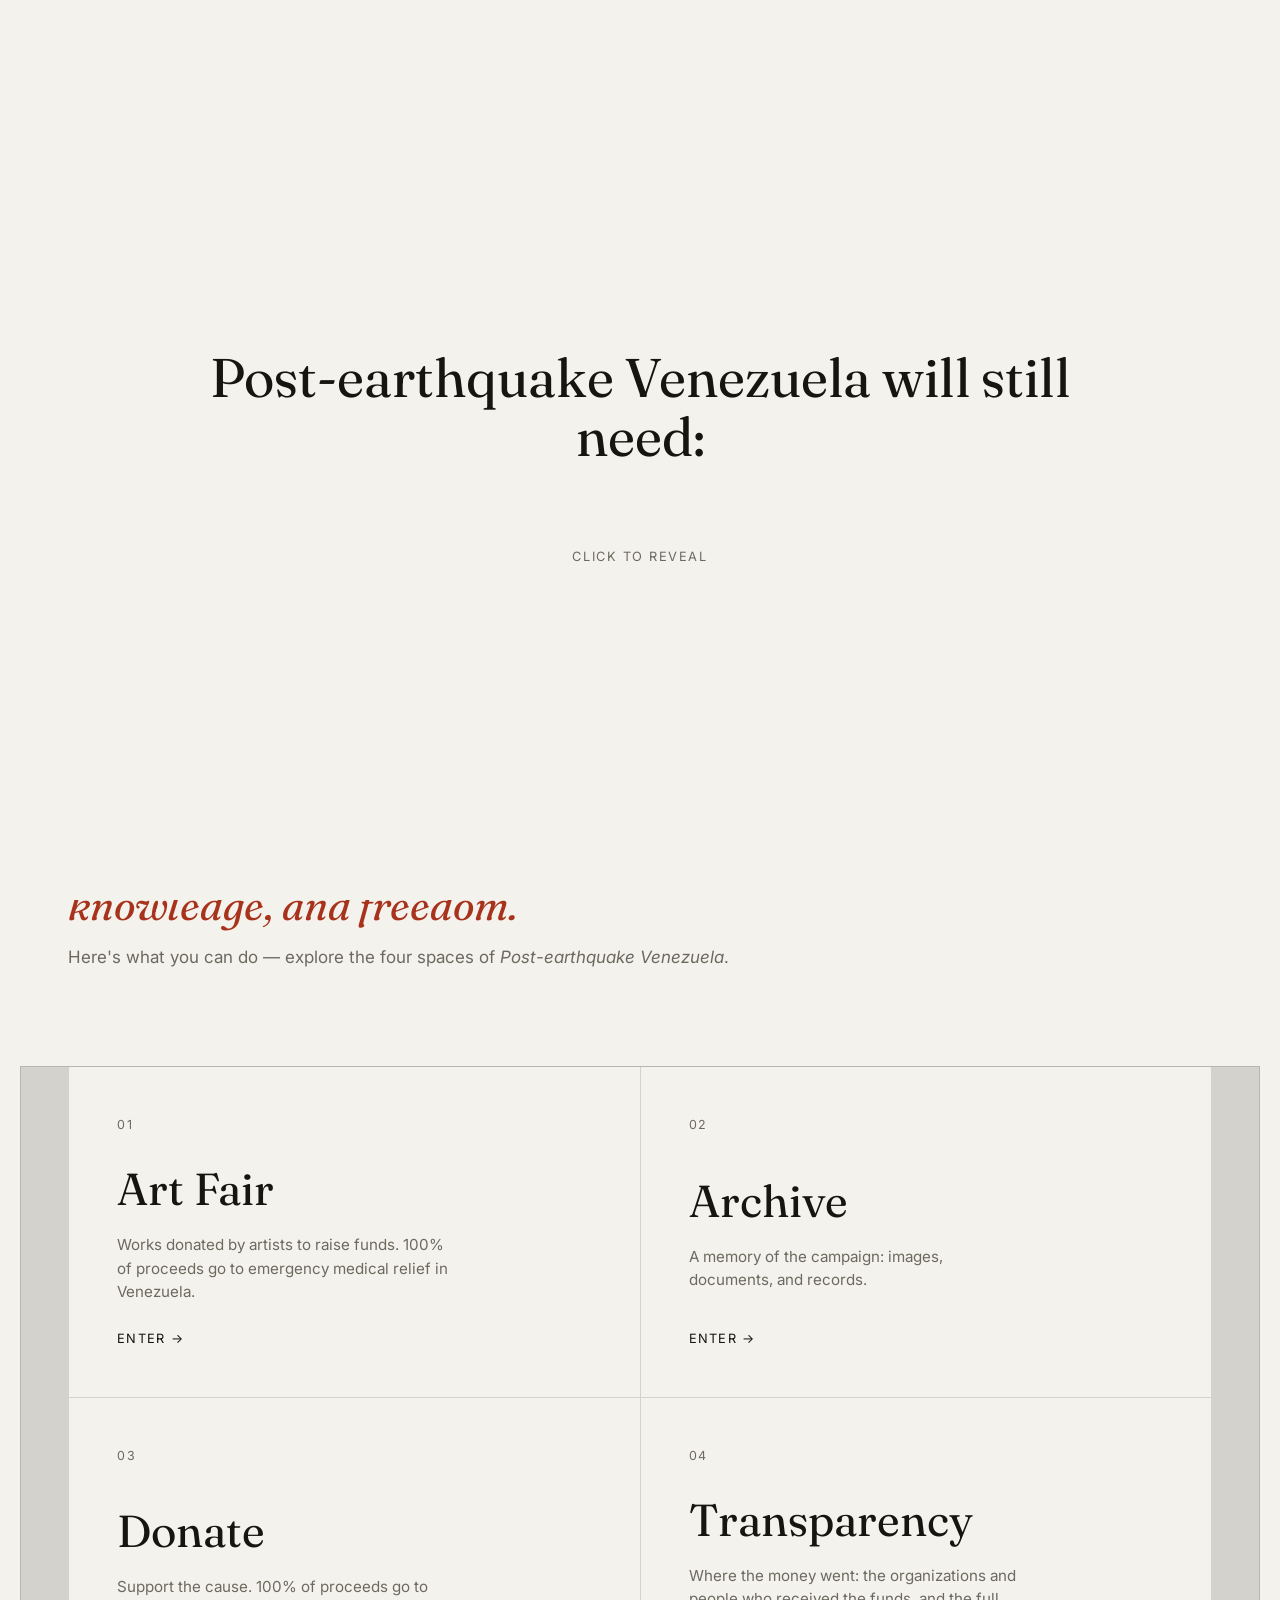
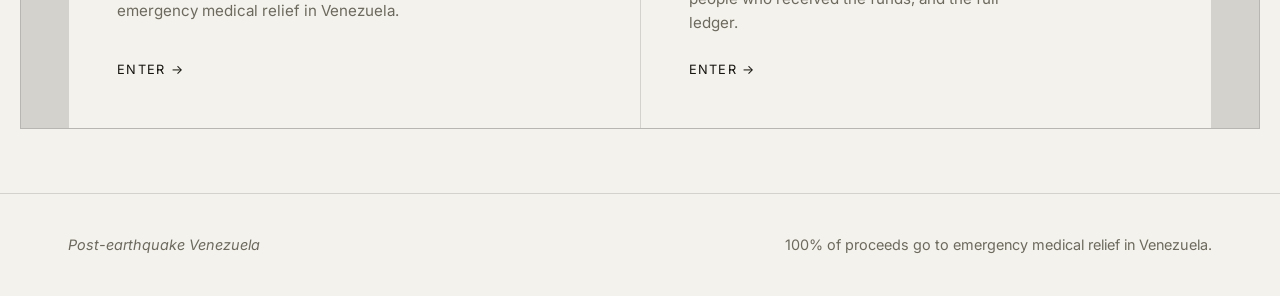
==== commit f5bf5bf2: "Add Transparency page with Houston slideshow; remove Courses - Remove the Courses page, nav links, h" ====
--- a/index.html
+++ b/index.html
@@ -3,7 +3,7 @@
 <head>
   <meta charset="UTF-8" />
   <meta name="viewport" content="width=device-width, initial-scale=1.0" />
-  <title>Post-earthquake Venezuela</title>
+  <title>Artists for Venezuela</title>
   <meta name="description" content="Post-earthquake Venezuela will still need medicine, supplies, knowledge, and freedom. Here's what you can do." />
   <link rel="preconnect" href="https://fonts.googleapis.com" />
   <link rel="preconnect" href="https://fonts.gstatic.com" crossorigin />
@@ -27,13 +27,13 @@
   <!-- ===== HEADER ===== -->
   <header class="site-header">
     <div class="site-header__inner">
-      <a href="index.html" class="brand"><em>Post-earthquake Venezuela</em></a>
+      <a href="index.html" class="brand"><em>Artists for Venezuela</em></a>
       <button class="nav-toggle" id="navToggle" aria-label="Menu" aria-expanded="false">Menu</button>
       <nav class="site-nav" id="siteNav">
         <a href="art-fair.html">Art Fair</a>
-        <a href="courses.html">Courses</a>
         <a href="archive.html">Archive</a>
-        <a href="polyrithm.html">Donate</a>
+        <a href="donate.html">Donate</a>
+        <a href="transparency.html">Transparency</a>
         <a href="about.html">About</a>
       </nav>
     </div>
@@ -65,27 +65,27 @@
         </span>
         <span class="tile__go">Enter →</span>
       </a>
-      <a class="tile" href="courses.html">
+      <a class="tile" href="archive.html">
         <span class="tile__num">02</span>
-        <span>
-          <span class="tile__title display">Courses</span>
-          <span class="tile__desc">A calendar of upcoming courses. Book your place and support the cause.</span>
-        </span>
-        <span class="tile__go">Enter →</span>
-      </a>
-      <a class="tile" href="archive.html">
-        <span class="tile__num">03</span>
         <span>
           <span class="tile__title display">Archive</span>
           <span class="tile__desc">A memory of the campaign: images, documents, and records.</span>
         </span>
         <span class="tile__go">Enter →</span>
       </a>
-      <a class="tile" href="polyrithm.html">
+      <a class="tile" href="donate.html">
+        <span class="tile__num">03</span>
+        <span>
+          <span class="tile__title display">Donate</span>
+          <span class="tile__desc">Support the cause. 100% of proceeds go to emergency medical relief in Venezuela.</span>
+        </span>
+        <span class="tile__go">Enter →</span>
+      </a>
+      <a class="tile" href="transparency.html">
         <span class="tile__num">04</span>
         <span>
-          <span class="tile__title display">Donate</span>
-          <span class="tile__desc">Support the cause and follow the transparency. 100% of proceeds go to emergency medical relief in Venezuela.</span>
+          <span class="tile__title display">Transparency</span>
+          <span class="tile__desc">Where the money went: the organizations and people who received the funds, and the full ledger.</span>
         </span>
         <span class="tile__go">Enter →</span>
       </a>
--- a/css/styles.css
+++ b/css/styles.css
@@ -91,6 +91,8 @@
 .btn:hover { background: transparent; color: var(--ink); }
 .btn--ghost { background: transparent; color: var(--ink); }
 .btn--ghost:hover { background: var(--ink); color: var(--paper); }
+.btn--sold { background: var(--line-soft); color: var(--muted); border-color: var(--line-soft); cursor: default; }
+.btn--sold:hover { background: var(--line-soft); color: var(--muted); }
 .link-underline { border-bottom: 1px solid currentColor; padding-bottom: 1px; }
 
 /* ===== Home hero (GIF) ===== */
@@ -144,56 +146,76 @@
 .work__title { font-size: 1rem; }
 .work__sub { color: var(--muted); font-size: .88rem; }
 
-/* ===== Courses ===== */
-.courses { display: grid; grid-template-columns: repeat(2, 1fr); gap: clamp(1.5rem, 3vw, 2.5rem); }
-.course__video { aspect-ratio: 16/9; background: #000; border: 1px solid var(--line-soft); position: relative; }
-.course__video iframe { position: absolute; inset: 0; width: 100%; height: 100%; border: 0; }
-.course__body { padding-top: .9rem; }
-.course__body h3 { font-family: var(--display); font-size: 1.35rem; }
-.course__body p { color: var(--muted); margin: .3rem 0 0; }
-
-/* ===== Courses calendar ===== */
-.cal-controls { display: flex; justify-content: space-between; align-items: center; gap: 1rem; flex-wrap: wrap; margin-bottom: 1rem; }
-.cal-controls p { color: var(--muted); margin: 0; max-width: 46ch; }
-.cal-month { margin: 2.6rem 0 .2rem; font-family: var(--display); font-size: 1.15rem; color: var(--muted); border-bottom: 1px solid var(--line); padding-bottom: .5rem; letter-spacing: .02em; }
-.cal-item { display: grid; grid-template-columns: 84px 1fr auto; gap: 1.5rem; align-items: center; width: 100%; text-align: left; padding: 1.25rem .4rem; background: none; border: 0; border-bottom: 1px solid var(--line-soft); cursor: pointer; color: inherit; font: inherit; transition: background .15s, padding .15s; }
-.cal-item:hover { background: rgba(20,19,15,.03); padding-left: .8rem; }
-.cal-item__date { font-family: var(--display); line-height: 1; text-align: center; }
-.cal-item__day { display: block; font-size: 1.9rem; }
-.cal-item__mon { display: block; font-size: .72rem; text-transform: uppercase; letter-spacing: .12em; color: var(--muted); margin-top: .2rem; }
-.cal-item__name { display: block; font-family: var(--display); font-size: 1.4rem; }
-.cal-item__topic { display: block; color: var(--muted); font-size: .95rem; margin-top: .1rem; }
-.cal-item__go { color: var(--muted); font-size: .75rem; text-transform: uppercase; letter-spacing: .1em; white-space: nowrap; }
-
-/* ===== Modal ===== */
-.modal { position: fixed; inset: 0; z-index: 120; display: none; place-items: center; padding: var(--gutter); background: rgba(20,19,15,.55); }
-.modal.is-open { display: grid; }
-.modal__box { position: relative; background: var(--paper); max-width: 520px; width: 100%; padding: 2.6rem; border: 1px solid var(--line); box-shadow: 0 30px 80px rgba(0,0,0,.25); }
-.modal__close { position: absolute; top: .8rem; right: 1.1rem; background: none; border: 0; font-size: 1.6rem; line-height: 1; cursor: pointer; color: var(--muted); }
-.modal__close:hover { color: var(--ink); }
-.modal__date { color: var(--muted); letter-spacing: .1em; text-transform: uppercase; font-size: .78rem; }
-.modal__name { font-family: var(--display); font-size: 2rem; margin: .3rem 0; }
-.modal__topic { color: var(--muted); margin: 0 0 1.4rem; }
-.modal__donate { border-top: 1px solid var(--line-soft); padding-top: 1.3rem; }
-.modal__donate p { color: var(--ink); margin: 0; }
-.modal__actions { display: flex; gap: .8rem; margin-top: 1.3rem; flex-wrap: wrap; }
-
-@media (max-width: 640px) {
-  .cal-item { grid-template-columns: 64px 1fr; gap: 1rem; }
-  .cal-item__go { display: none; }
-  .cal-item__day { font-size: 1.6rem; }
-}
-
-/* ===== Course sections (calendar + past) ===== */
-.course-section { margin-bottom: 4.5rem; }
-.section-label { display: flex; justify-content: space-between; align-items: center; gap: 1rem; flex-wrap: wrap; margin-bottom: 1.4rem; }
-.section-label h2, .course-section > h2 { font-family: var(--display); font-size: clamp(1.6rem, 4vw, 2.3rem); margin: 0; }
-.section-note { color: var(--muted); margin: 0 0 1.6rem; max-width: 60ch; }
-.placeholder-panel { border: 1px dashed var(--line); background: rgba(20,19,15,.02); padding: 1.3rem clamp(1rem, 3vw, 2rem) .6rem; }
-.placeholder-tag { font-size: .74rem; text-transform: uppercase; letter-spacing: .12em; color: var(--muted); margin: 0 0 .4rem; }
+/* ===== Art Fair cities ===== */
+.city-section { margin-bottom: clamp(2.5rem, 6vw, 4.5rem); }
+.city-title { font-family: var(--display); font-size: clamp(1.6rem, 4vw, 2.4rem); margin: 0 0 1.4rem; padding-bottom: .6rem; border-bottom: 1px solid var(--line); }
+
+/* City accordion tabs */
+.city-acc { border-top: 1px solid var(--line); }
+.city-acc:last-of-type { border-bottom: 1px solid var(--line); }
+.city-tab { cursor: pointer; list-style: none; display: flex; justify-content: space-between; align-items: center; gap: 1rem; padding: 1.3rem .1rem; font-family: var(--display); font-size: clamp(1.5rem, 4vw, 2.3rem); color: var(--ink); }
+.city-tab::-webkit-details-marker { display: none; }
+.city-tab__sign { font-family: var(--font); font-size: 1.5rem; color: var(--muted); transition: transform .2s; }
+.city-acc[open] .city-tab__sign { transform: rotate(45deg); }
+.city-acc__body { padding: .2rem 0 2.6rem; }
+.city-soon { color: var(--muted); padding: 0 0 1rem; }
+.city-announce { border-top: 1px solid var(--line); padding: 1.4rem .1rem 0; }
+.city-announce + .city-acc { border-top: 0; }
+.event-info { margin: 0 0 1rem; color: var(--ink); max-width: 68ch; line-height: 1.6; }
+.event-info strong { color: var(--accent); font-weight: 500; }
+.event-info a { color: var(--ink); border-bottom: 1px solid currentColor; }
+.open-banner { margin: 0 0 1.5rem; color: var(--muted); }
+.open-banner strong { color: var(--accent); font-weight: 500; }
+.open-banner a { color: var(--ink); border-bottom: 1px solid currentColor; }
+.open-call { border: 1px dashed var(--line); background: rgba(20,19,15,.02); padding: clamp(1.5rem, 4vw, 2.6rem); }
+.open-call__status { font-family: var(--display); font-size: clamp(1.2rem, 3vw, 1.7rem); color: var(--accent); margin: 0 0 .6rem; }
+.open-call__text { color: var(--muted); max-width: 58ch; margin: 0 0 1.5rem; line-height: 1.6; }
+.form-embed { border: 1px solid var(--line); background: #fff; overflow: hidden; }
+.form-embed iframe { width: 100%; height: 1200px; border: 0; display: block; }
+@media (max-width: 600px) { .form-embed iframe { height: 1500px; } }
+
+.doc-embed { border: 1px solid var(--line); background: #fff; overflow: hidden; margin: 1.2rem 0; }
+.doc-embed iframe { width: 100%; height: 900px; border: 0; display: block; }
+.doc-embed__text { color: var(--muted); max-width: 62ch; line-height: 1.6; margin: 0 0 1rem; }
+@media (max-width: 600px) { .doc-embed iframe { height: 600px; } }
+
+.doc-preview { display: block; border: 1px solid var(--line); background: #fff; text-decoration: none; color: inherit; overflow: hidden; transition: border-color .15s; }
+.doc-preview:hover { border-color: var(--ink); }
+.doc-preview img { width: 100%; max-height: 360px; object-fit: cover; display: block; }
+.doc-preview__body { display: block; padding: clamp(1.2rem, 3vw, 1.8rem); }
+.doc-preview__title { display: block; font-family: var(--display); font-size: 1.3rem; }
+.doc-preview__sub { display: block; color: var(--muted); margin: .3rem 0 1rem; }
+.doc-preview__go { display: block; font-size: .9rem; border-bottom: 1px solid currentColor; width: max-content; }
 
 /* ===== Art Fair (from Google Sheet) ===== */
 .artfair-note { color: var(--muted); font-size: .9rem; border: 1px dashed var(--line); background: rgba(20,19,15,.02); padding: .8rem 1rem; margin: 0 0 2.2rem; }
+.artfair-search { margin: 0 0 2.2rem; }
+.artfair-search__label {
+  margin: 0 0 .6rem; font: 500 .85rem/1.3 var(--font); color: var(--accent);
+  text-transform: uppercase; letter-spacing: .04em;
+}
+.artfair-search__box {
+  position: relative; border: 1.5px solid var(--accent); border-radius: 3px;
+  background: var(--paper); transition: box-shadow .18s, border-color .18s;
+  animation: artfair-search-invite 2.6s ease-in-out 1;
+}
+.artfair-search__box:focus-within { box-shadow: 0 0 0 4px rgba(168, 51, 29, .14); }
+.artfair-search__icon {
+  position: absolute; left: 1rem; top: 50%; transform: translateY(-50%);
+  color: var(--accent); pointer-events: none;
+}
+.artfair-search input {
+  width: 100%; font: 500 1.05rem/1 var(--font); color: var(--ink);
+  border: 0; background: transparent;
+  padding: 1rem 1.1rem 1rem 2.9rem; border-radius: 3px;
+}
+.artfair-search input:focus { outline: none; }
+.artfair-search input::placeholder { color: var(--muted); }
+.artfair-search__hint { margin: .7rem 0 0; }
+@keyframes artfair-search-invite {
+  0%, 100% { box-shadow: 0 0 0 0 rgba(168, 51, 29, 0); }
+  30% { box-shadow: 0 0 0 6px rgba(168, 51, 29, .12); }
+}
 .artfair-grid { display: grid; grid-template-columns: repeat(3, 1fr); gap: clamp(1.4rem, 3vw, 2.4rem); }
 .art-card__img { position: relative; aspect-ratio: 4 / 5; background: #e7e4db; border: 1px solid var(--line-soft); overflow: hidden; display: grid; place-items: center; }
 .art-card__img img { position: absolute; inset: 0; width: 100%; height: 100%; object-fit: cover; }
@@ -224,6 +246,7 @@
 .art-card__name { display: block; font-family: var(--display); font-size: 1.25rem; }
 .art-card__meta { display: flex; flex-wrap: wrap; gap: .5rem; align-items: center; color: var(--muted); font-size: .86rem; margin-top: .25rem; }
 .art-card__count { position: absolute; bottom: .55rem; right: .55rem; background: rgba(20,19,15,.78); color: #fff; font-size: .68rem; letter-spacing: .04em; padding: .18rem .55rem; border-radius: 999px; }
+.art-card__sold { position: absolute; top: .55rem; left: .55rem; background: var(--accent); color: #fff; font-size: .68rem; letter-spacing: .04em; padding: .18rem .55rem; border-radius: 999px; text-transform: uppercase; }
 
 /* ===== Artwork detail screen ===== */
 .detail { position: fixed; inset: 0; z-index: 130; display: none; background: rgba(20,19,15,.9); overflow: auto; }
@@ -257,13 +280,34 @@
 .about-facts li { display: flex; flex-wrap: wrap; gap: .2rem 1rem; padding: .8rem 0; border-bottom: 1px solid var(--line-soft); }
 .about-facts span { color: var(--muted); min-width: 92px; font-size: .78rem; text-transform: uppercase; letter-spacing: .07em; padding-top: .15rem; }
 .about-facts strong { font-weight: 500; }
+.photo-pair { display: flex; gap: .8rem; margin: .8rem 0 0; }
+.photo-pair:first-of-type { margin-top: 1.6rem; }
+.photo-pair figure { margin: 0; min-width: 0; }
+.photo-pair img { width: 100%; height: auto; border: 1px solid var(--line-soft); }
+@media (max-width: 560px) { .photo-pair { flex-direction: column; } .photo-pair figure { flex: none !important; } }
 .prose-close { font-family: var(--display); font-style: italic; font-size: clamp(1.2rem, 2.6vw, 1.55rem); line-height: 1.35; color: var(--accent); margin-top: 2.6rem; }
 
 .detail__bio { color: var(--ink); line-height: 1.65; }
 .detail__bio p { margin: 0 0 .85rem; }
 .detail__bio p:last-child { margin-bottom: 0; }
+.detail__buy { margin: 0 0 1.4rem; }
 .detail__link { margin: .8rem 0 0; color: var(--muted); font-size: .95rem; }
 .detail__link a { color: var(--ink); border-bottom: 1px solid currentColor; }
+
+/* ===== Buy form (Buy a piece page) ===== */
+.buy-ref { display: flex; gap: 1rem; align-items: center; max-width: 46rem; border: 1px solid var(--line); background: var(--paper-2); padding: 1rem; margin: 0 0 1.4rem; }
+.buy-ref img { width: 72px; height: 72px; object-fit: cover; flex: none; background: #e7e4db; }
+.buy-ref__title { font-family: var(--display); font-size: 1.1rem; margin: 0; }
+.buy-ref__sub { color: var(--muted); font-size: .9rem; margin: .2rem 0 0; }
+.buy-form { max-width: 46rem; display: grid; gap: 1.2rem; }
+.buy-form__row { display: grid; gap: .4rem; }
+.buy-form__row label { font-size: .82rem; text-transform: uppercase; letter-spacing: .08em; color: var(--muted); }
+.buy-form input, .buy-form textarea {
+  font-family: var(--font); font-size: 1rem; color: var(--ink); background: var(--paper);
+  border: 1px solid var(--line); padding: .8rem .9rem; width: 100%; resize: vertical;
+}
+.buy-form input:focus, .buy-form textarea:focus { outline: 2px solid var(--accent); outline-offset: 1px; }
+.buy-form .btn { justify-self: start; }
 @media (max-width: 800px) {
   .detail__box { grid-template-columns: 1fr; }
   .detail__media { min-height: 46vh; }
@@ -272,6 +316,10 @@
 
 /* ===== Polyrithm (donate + transparency) ===== */
 .split { display: grid; grid-template-columns: 1fr 1fr; gap: clamp(1.5rem, 3vw, 3rem); }
+.split--3 { grid-template-columns: repeat(3, 1fr); }
+.qr-box { display: flex; align-items: center; gap: 1rem; margin: 1.2rem 0; }
+.qr-box img { width: 108px; height: 108px; border: 1px solid var(--line); background: #fff; padding: 6px; }
+.qr-box__hint { font-size: .85rem; color: var(--muted); }
 .card { border: 1px solid var(--line); padding: clamp(1.5rem, 3vw, 2.2rem); background: var(--paper-2); }
 .card h3 { font-family: var(--display); font-size: 1.5rem; }
 .card > p { color: var(--muted); }
@@ -280,13 +328,15 @@
 .data-list span { color: var(--muted); }
 .note { font-size: .85rem; color: var(--muted); margin-top: 1rem; }
 .note code { background: rgba(0,0,0,.06); padding: .1rem .35rem; border-radius: 3px; }
+.payment-memo { color: var(--ink); }
+.payment-memo em { color: var(--muted); font-style: italic; }
+.payment-memo-generic { color: var(--muted); max-width: 60ch; margin: 0 0 2.4rem; }
+.payment-memo-generic em { font-style: italic; }
 
 .progress { border: 1px solid var(--line); padding: 1.8rem; margin: 0 0 2.5rem; background: var(--paper-2); }
-.progress__row { display: flex; justify-content: space-between; align-items: baseline; margin-bottom: .8rem; }
+.progress__row { display: flex; align-items: baseline; gap: .6rem; }
 .progress__raised { font-family: var(--display); font-size: 2rem; }
-.progress__goal { color: var(--muted); }
-.progress__bar { height: 10px; background: #e7e4db; border-radius: 999px; overflow: hidden; }
-.progress__fill { height: 100%; background: var(--accent); border-radius: 999px; transition: width 1s ease; }
+.progress__label { color: var(--muted); text-transform: uppercase; letter-spacing: .04em; font-size: .8rem; }
 .progress__note { font-size: .82rem; color: var(--muted); margin: .8rem 0 0; }
 .table-wrap { border: 1px solid var(--line); overflow-x: auto; }
 .ledger { width: 100%; border-collapse: collapse; min-width: 560px; }
@@ -295,6 +345,46 @@
 .ledger .num, .ledger td.num { text-align: right; font-variant-numeric: tabular-nums; }
 .muted { color: var(--muted); text-align: center; }
 
+/* ===== Transparency: Houston slideshow ===== */
+.houston { margin-bottom: clamp(3rem, 7vw, 5rem); }
+.houston__head { display: flex; justify-content: space-between; align-items: baseline; flex-wrap: wrap; gap: .4rem 1.5rem; border-bottom: 1px solid var(--line); padding-bottom: .8rem; margin-bottom: 1.6rem; }
+.houston__title { font-size: clamp(2.2rem, 6vw, 3.6rem); }
+.houston__total { margin: 0; color: var(--muted); text-transform: uppercase; letter-spacing: .06em; font-size: .78rem; }
+.houston__total .display { font-size: 1.7rem; color: var(--ink); text-transform: none; letter-spacing: 0; margin-right: .3rem; }
+.houston__letter { max-width: 68ch; margin-top: 2.6rem; }
+.houston__letter p { line-height: 1.65; }
+
+.slideshow { outline: none; }
+.slideshow__controls { display: flex; align-items: center; justify-content: space-between; gap: 1rem; margin-bottom: 1rem; }
+.slideshow__arrow { width: 44px; height: 44px; border: 1px solid var(--line); background: transparent; color: var(--ink); font-size: 1.1rem; cursor: pointer; transition: background .18s, color .18s; }
+.slideshow__arrow:hover { background: var(--ink); color: var(--paper); }
+.slideshow__dots { display: flex; flex-wrap: wrap; justify-content: center; gap: .45rem; }
+.slideshow__dot { width: 9px; height: 9px; padding: 0; border-radius: 50%; border: 1px solid var(--ink); background: transparent; cursor: pointer; transition: background .2s, transform .2s; }
+.slideshow__dot.is-active { background: var(--accent); border-color: var(--accent); transform: scale(1.25); }
+.slideshow__track { position: relative; border: 1px solid var(--line); background: var(--paper-2); overflow: hidden; touch-action: pan-y; }
+.slide { position: absolute; inset: 0 0 auto 0; display: grid; grid-template-columns: minmax(0, 1fr) minmax(200px, 280px); opacity: 0; visibility: hidden; transform: translateX(24px); transition: opacity .45s ease, transform .45s ease, visibility .45s; }
+.slide.is-active { position: relative; opacity: 1; visibility: visible; transform: none; }
+.slide.is-prev { transform: translateX(-24px); }
+.slide__main { padding: clamp(1.5rem, 4vw, 3rem); }
+.slide__main > p { max-width: 62ch; line-height: 1.65; }
+.slide__num { font-size: .75rem; letter-spacing: .12em; color: var(--muted); margin: 0 0 1rem; font-variant-numeric: tabular-nums; }
+.slide__title { font-size: clamp(1.7rem, 4.2vw, 2.8rem); line-height: 1.08; }
+.slide__tag { font-family: var(--display); font-style: italic; font-size: 1.15rem; color: var(--accent); margin: .7rem 0 1.2rem; }
+.slide__impact { border-left: 2px solid var(--accent); padding-left: .9rem; }
+.slide__items { list-style: none; padding: 0; margin: 1.2rem 0 0; }
+.slide__items li { display: flex; justify-content: space-between; gap: 1.2rem; padding: .55rem 0; border-bottom: 1px solid var(--line-soft); font-size: .92rem; }
+.slide__item-amt { white-space: nowrap; font-variant-numeric: tabular-nums; }
+.slide__side { border-left: 1px solid var(--line); padding: clamp(1.5rem, 4vw, 3rem) clamp(1.2rem, 3vw, 2rem); display: flex; flex-direction: column; gap: .4rem; }
+.slide__label { font-size: .75rem; text-transform: uppercase; letter-spacing: .1em; color: var(--muted); }
+.slide__amount { font-size: clamp(2.2rem, 5vw, 3.2rem); line-height: 1; }
+.slide__via { margin-top: auto; padding-top: 1.5rem; font-size: .88rem; color: var(--muted); overflow-wrap: anywhere; }
+.slide__via a { color: var(--ink); text-decoration: underline; text-underline-offset: 3px; }
+@media (max-width: 760px) {
+  .slide { grid-template-columns: 1fr; }
+  .slide__side { border-left: 0; border-top: 1px solid var(--line); }
+}
+@media (prefers-reduced-motion: reduce) { .slide { transition: none; } }
+
 /* ===== Footer ===== */
 .site-footer { border-top: 1px solid var(--line); margin-top: 4rem; }
 .site-footer__inner { max-width: var(--wrap); margin: 0 auto; padding: 2.5rem var(--gutter); display: flex; justify-content: space-between; flex-wrap: wrap; gap: 1rem; color: var(--muted); font-size: .9rem; }
@@ -302,7 +392,7 @@
 /* ===== Responsive ===== */
 @media (max-width: 860px) {
   .gallery { grid-template-columns: repeat(2, 1fr); }
-  .courses, .split, .index-grid { grid-template-columns: 1fr; }
+  .split, .index-grid { grid-template-columns: 1fr; }
 }
 @media (max-width: 640px) {
   .nav-toggle { display: block; }
